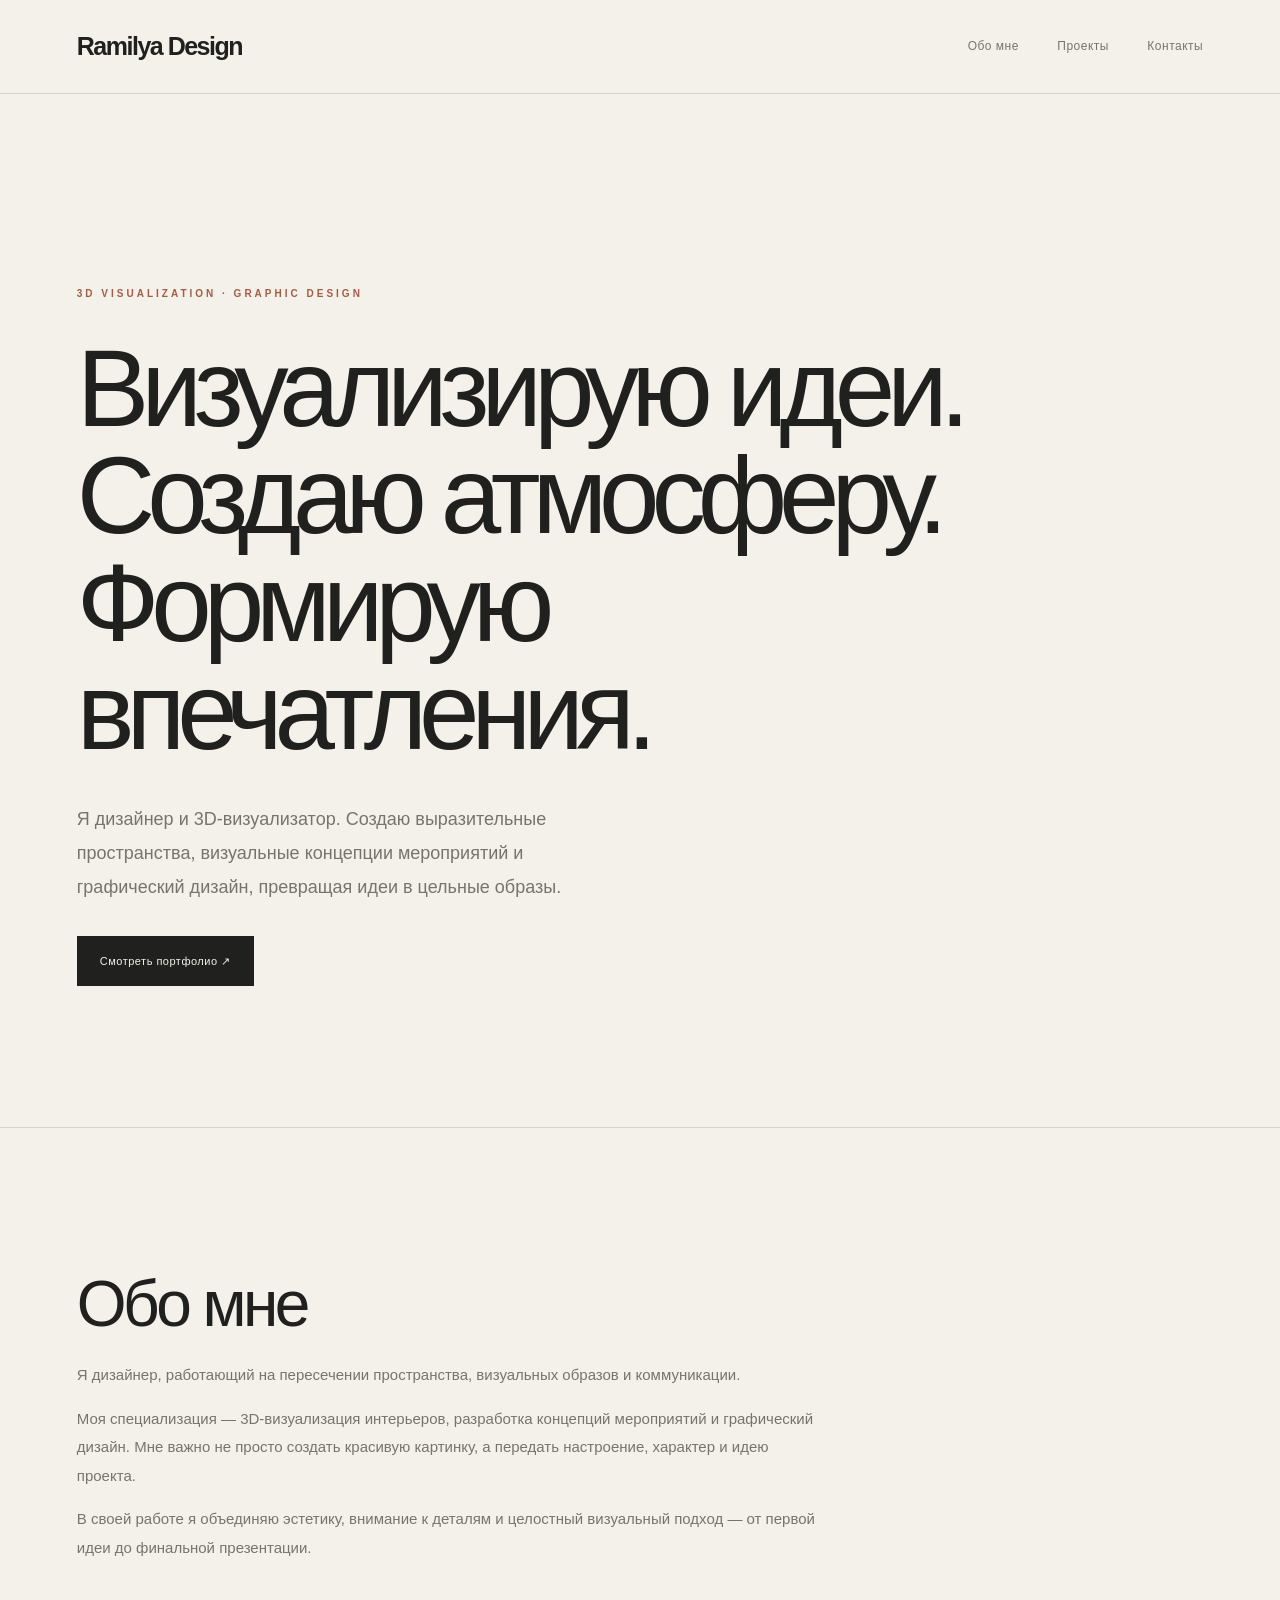
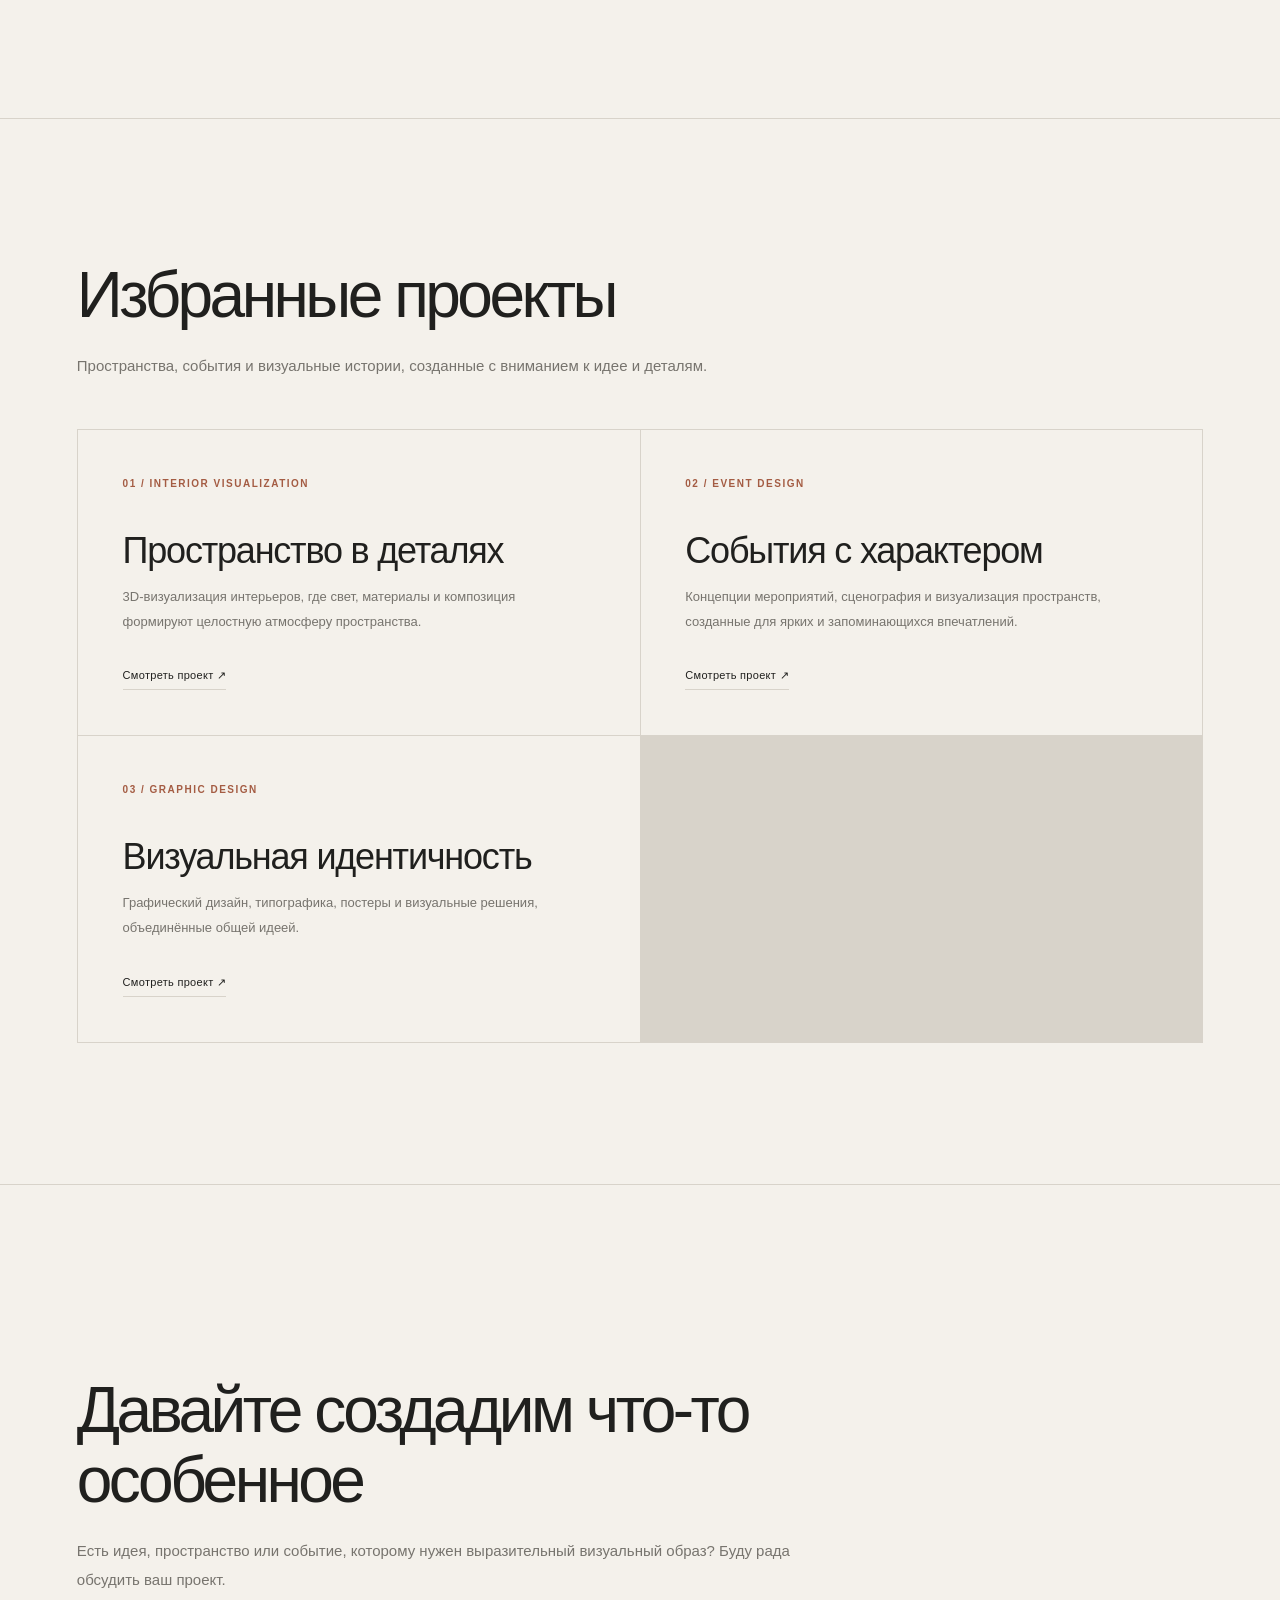
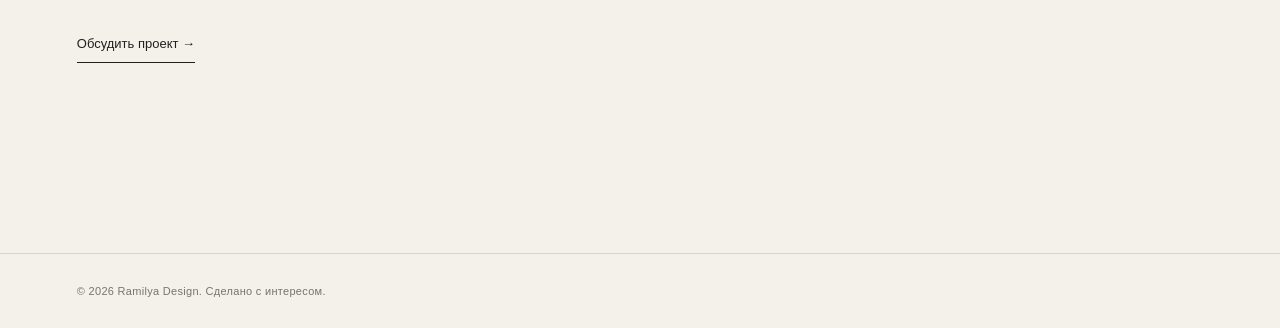
==== index.html @ 33aacd80 "Add files via upload" ====
<!DOCTYPE html>
<html lang="ru">
<head>
  <meta charset="UTF-8">
  <meta name="viewport" content="width=device-width, initial-scale=1.0">

  <title>Моё портфолио</title>

  <meta
    name="description"
    content="Моё личное портфолио и проекты в веб-разработке."
  >

  <link rel="stylesheet" href="style.css">
</head>

<body>

  <!-- Шапка сайта -->
  <header class="header">
    <a class="logo" href="#">Ramilya Design</a>

    <nav>
      <a href="#about">Обо мне</a>
      <a href="#projects">Проекты</a>
      <a href="#contacts">Контакты</a>
    </nav>
  </header>

  <main>

    <!-- Главный экран -->
    <section class="hero">
  <p class="eyebrow">3D VISUALIZATION · GRAPHIC DESIGN</p>

  <h1>
    Визуализирую идеи. Создаю атмосферу. Формирую впечатления.
  </h1>

  <p class="description">
    Я дизайнер и 3D-визуализатор. Создаю выразительные
    пространства, визуальные концепции мероприятий и
    графический дизайн, превращая идеи в цельные образы.
  </p>

  <a class="button" href="#projects">
    Смотреть портфолио ↗
  </a>
</section>

    <!-- Обо мне -->
   <section id="about" class="section">
  <h2>Обо мне</h2>

  <p>
    Я дизайнер, работающий на пересечении пространства,
    визуальных образов и коммуникации.
  </p>

  <p>
    Моя специализация — 3D-визуализация интерьеров,
    разработка концепций мероприятий и графический дизайн.
    Мне важно не просто создать красивую картинку,
    а передать настроение, характер и идею проекта.
  </p>

  <p>
    В своей работе я объединяю эстетику, внимание к деталям
    и целостный визуальный подход — от первой идеи
    до финальной презентации.
  </p>
</section>

    <!-- Мои проекты -->
   <section id="projects" class="section">
  <h2>Избранные проекты</h2>

  <p class="section-description">
    Пространства, события и визуальные истории,
    созданные с вниманием к идее и деталям.
  </p>

  <div class="projects-grid">

    <article class="project">
      <span class="project-number">
        01 / INTERIOR VISUALIZATION
      </span>

      <h3>Пространство в деталях</h3>

      <p>
        3D-визуализация интерьеров, где свет,
        материалы и композиция формируют
        целостную атмосферу пространства.
      </p>

      <a class="project-link" href="#">
        Смотреть проект ↗
      </a>
    </article>

    <article class="project">
      <span class="project-number">
        02 / EVENT DESIGN
      </span>

      <h3>События с характером</h3>

      <p>
        Концепции мероприятий, сценография
        и визуализация пространств, созданные
        для ярких и запоминающихся впечатлений.
      </p>

      <a class="project-link" href="#">
        Смотреть проект ↗
      </a>
    </article>

    <article class="project">
      <span class="project-number">
        03 / GRAPHIC DESIGN
      </span>

      <h3>Визуальная идентичность</h3>

      <p>
        Графический дизайн, типографика,
        постеры и визуальные решения,
        объединённые общей идеей.
      </p>

      <a class="project-link" href="#">
        Смотреть проект ↗
      </a>
    </article>

  </div>
</section>

    <!-- Контакты -->
   <section id="contacts" class="section">
  <h2>Давайте создадим что-то особенное</h2>

  <p>
    Есть идея, пространство или событие,
    которому нужен выразительный визуальный образ?
    Буду рада обсудить ваш проект.
  </p>

  <a class="contact-link" href="mailto:yourmail@example.com">
    Обсудить проект →
  </a>
</section>

  </main>

  <!-- Подвал -->
  <footer>
    © 2026 Ramilya Design. Сделано с интересом.
  </footer>

</body>
</html>
---- style.css ----
/* =================================
   PREMIUM CREATIVE PORTFOLIO
   ================================= */

:root {
  --bg: #f4f1eb;
  --surface: #ebe7df;
  --text: #20201e;
  --muted: #77746e;
  --line: #d8d3ca;
  --accent: #a45c43;
  --white: #ffffff;

  --page-padding: clamp(22px, 6vw, 96px);
  --section-space: clamp(76px, 11vw, 150px);
}

* {
  box-sizing: border-box;
}

html {
  scroll-behavior: smooth;
  scroll-padding-top: 30px;
}

body {
  margin: 0;
  background: var(--bg);
  color: var(--text);
  font-family: Arial, Helvetica, sans-serif;
  line-height: 1.65;
  -webkit-font-smoothing: antialiased;
}

a {
  color: inherit;
  text-decoration: none;
}

::selection {
  background: var(--text);
  color: var(--bg);
}

/* =================================
   HEADER
   ================================= */

.header {
  display: flex;
  justify-content: space-between;
  align-items: center;
  gap: 28px;

  padding: 26px var(--page-padding);

  border-bottom: 1px solid var(--line);
}

.logo {
  font-size: 25px;
  font-weight: 700;
  letter-spacing: -1.5px;
}

nav {
  display: flex;
  align-items: center;
  flex-wrap: wrap;
  gap: clamp(18px, 3vw, 42px);
}

nav a {
  color: var(--muted);
  font-size: 12px;
  letter-spacing: 0.5px;
  transition: color 0.25s ease;
}

nav a:hover {
  color: var(--accent);
}

/* =================================
   HERO
   ================================= */

.hero {
  max-width: 1500px;
  padding: clamp(100px, 15vw, 210px)
    var(--page-padding)
    var(--section-space);
}

.eyebrow {
  margin: 0 0 32px;

  color: var(--accent);
  font-size: 10px;
  font-weight: 700;
  letter-spacing: 3px;
  text-transform: uppercase;
}

h1 {
  max-width: 1050px;
  margin: 0;

  font-size: clamp(48px, 8.5vw, 116px);
  font-weight: 400;
  line-height: 0.99;
  letter-spacing: -0.075em;
}

.description {
  max-width: 510px;
  margin: 36px 0 32px;

  color: var(--muted);
  font-size: clamp(15px, 1.5vw, 18px);
  line-height: 1.9;
}

/* Главная кнопка */

.button {
  display: inline-flex;
  align-items: center;
  gap: 20px;

  padding: 15px 22px;

  background: var(--text);
  color: var(--bg);

  border: 1px solid var(--text);
  border-radius: 0;

  font-size: 11px;
  letter-spacing: 0.5px;

  transition:
    background 0.25s ease,
    color 0.25s ease;
}

.button:hover {
  background: transparent;
  color: var(--text);
}

/* =================================
   SECTIONS
   ================================= */

.section {
  padding: var(--section-space) var(--page-padding);
  border-top: 1px solid var(--line);
}

.section h2 {
  max-width: 850px;
  margin: 0 0 22px;

  font-size: clamp(34px, 5vw, 64px);
  font-weight: 400;
  line-height: 1.1;
  letter-spacing: -0.055em;
}

.section > p {
  max-width: 740px;
  color: var(--muted);
  font-size: 15px;
  line-height: 1.9;
}

.section-description {
  margin: 18px 0 48px;
}

/* =================================
   PROJECT GRID
   ================================= */

.projects-grid {
  display: grid;
  grid-template-columns: repeat(2, minmax(0, 1fr));
  gap: 1px;

  margin-top: 48px;

  background: var(--line);
  border: 1px solid var(--line);
}

/* Карточки проектов */

.project {
  display: flex;
  flex-direction: column;
  align-items: flex-start;

  min-width: 0;
  min-height: 290px;
  padding: clamp(24px, 3.5vw, 48px);

  background: var(--bg);
  border: none;
  border-radius: 0;

  transition: background 0.3s ease;
}

.project:hover {
  background: var(--surface);
  transform: none;
}

.project-number {
  color: var(--accent);

  font-size: 10px;
  font-weight: 700;
  letter-spacing: 1.5px;
  line-height: 1.7;
}

.project h3 {
  margin: 38px 0 14px;

  font-size: clamp(23px, 3vw, 36px);
  font-weight: 400;
  line-height: 1.15;
  letter-spacing: -1.2px;
}

.project p {
  max-width: 440px;
  margin: 0 0 32px;

  color: var(--muted);
  font-size: 13px;
  line-height: 1.9;
}

/* Ссылка на проект */

.project-link {
  display: inline-flex;
  align-items: center;
  gap: 10px;

  margin-top: auto;
  padding-bottom: 5px;

  border-bottom: 1px solid var(--line);

  font-size: 11px;
  letter-spacing: 0.3px;

  transition:
    color 0.25s ease,
    border-color 0.25s ease;
}

.project-link:hover {
  color: var(--accent);
  border-color: var(--accent);
}

/* =================================
   CONTACTS
   ================================= */

#contacts {
  padding-top: clamp(100px, 15vw, 190px);
  padding-bottom: clamp(100px, 15vw, 190px);
}

#contacts h2 {
  max-width: 800px;
}

.contact-link {
  display: inline-flex;
  align-items: center;

  margin-top: 24px;
  padding-bottom: 7px;

  border-bottom: 1px solid var(--text);

  font-size: 13px;
  transition:
    color 0.25s ease,
    border-color 0.25s ease;
}

.contact-link:hover {
  color: var(--accent);
  border-color: var(--accent);
}

/* =================================
   FOOTER
   ================================= */

footer {
  padding: 28px var(--page-padding);

  border-top: 1px solid var(--line);

  color: var(--muted);
  font-size: 11px;
  letter-spacing: 0.3px;
}

/* =================================
   RESPONSIVE
   ================================= */

@media (min-width: 1400px) {
  .projects-grid {
    grid-template-columns: repeat(3, minmax(0, 1fr));
  }
}

@media (max-width: 700px) {
  :root {
    --section-space: 82px;
  }

  .header {
    align-items: flex-start;
    flex-direction: column;
    gap: 18px;
  }

  nav {
    gap: 22px;
  }

  .hero {
    padding-top: 105px;
  }

  h1 {
    font-size: clamp(45px, 12vw, 72px);
  }

  .projects-grid {
    grid-template-columns: 1fr;
    margin-top: 32px;
  }

  .project {
    min-height: 250px;
    padding: 30px 24px;
  }

  .project h3 {
    margin-top: 30px;
  }
}

/* Учитываем системные настройки анимации */

@media (prefers-reduced-motion: reduce) {
  html {
    scroll-behavior: auto;
  }

  *,
  *::before,
  *::after {
    animation-duration: 0.01ms !important;
    transition-duration: 0.01ms !important;
  }
}
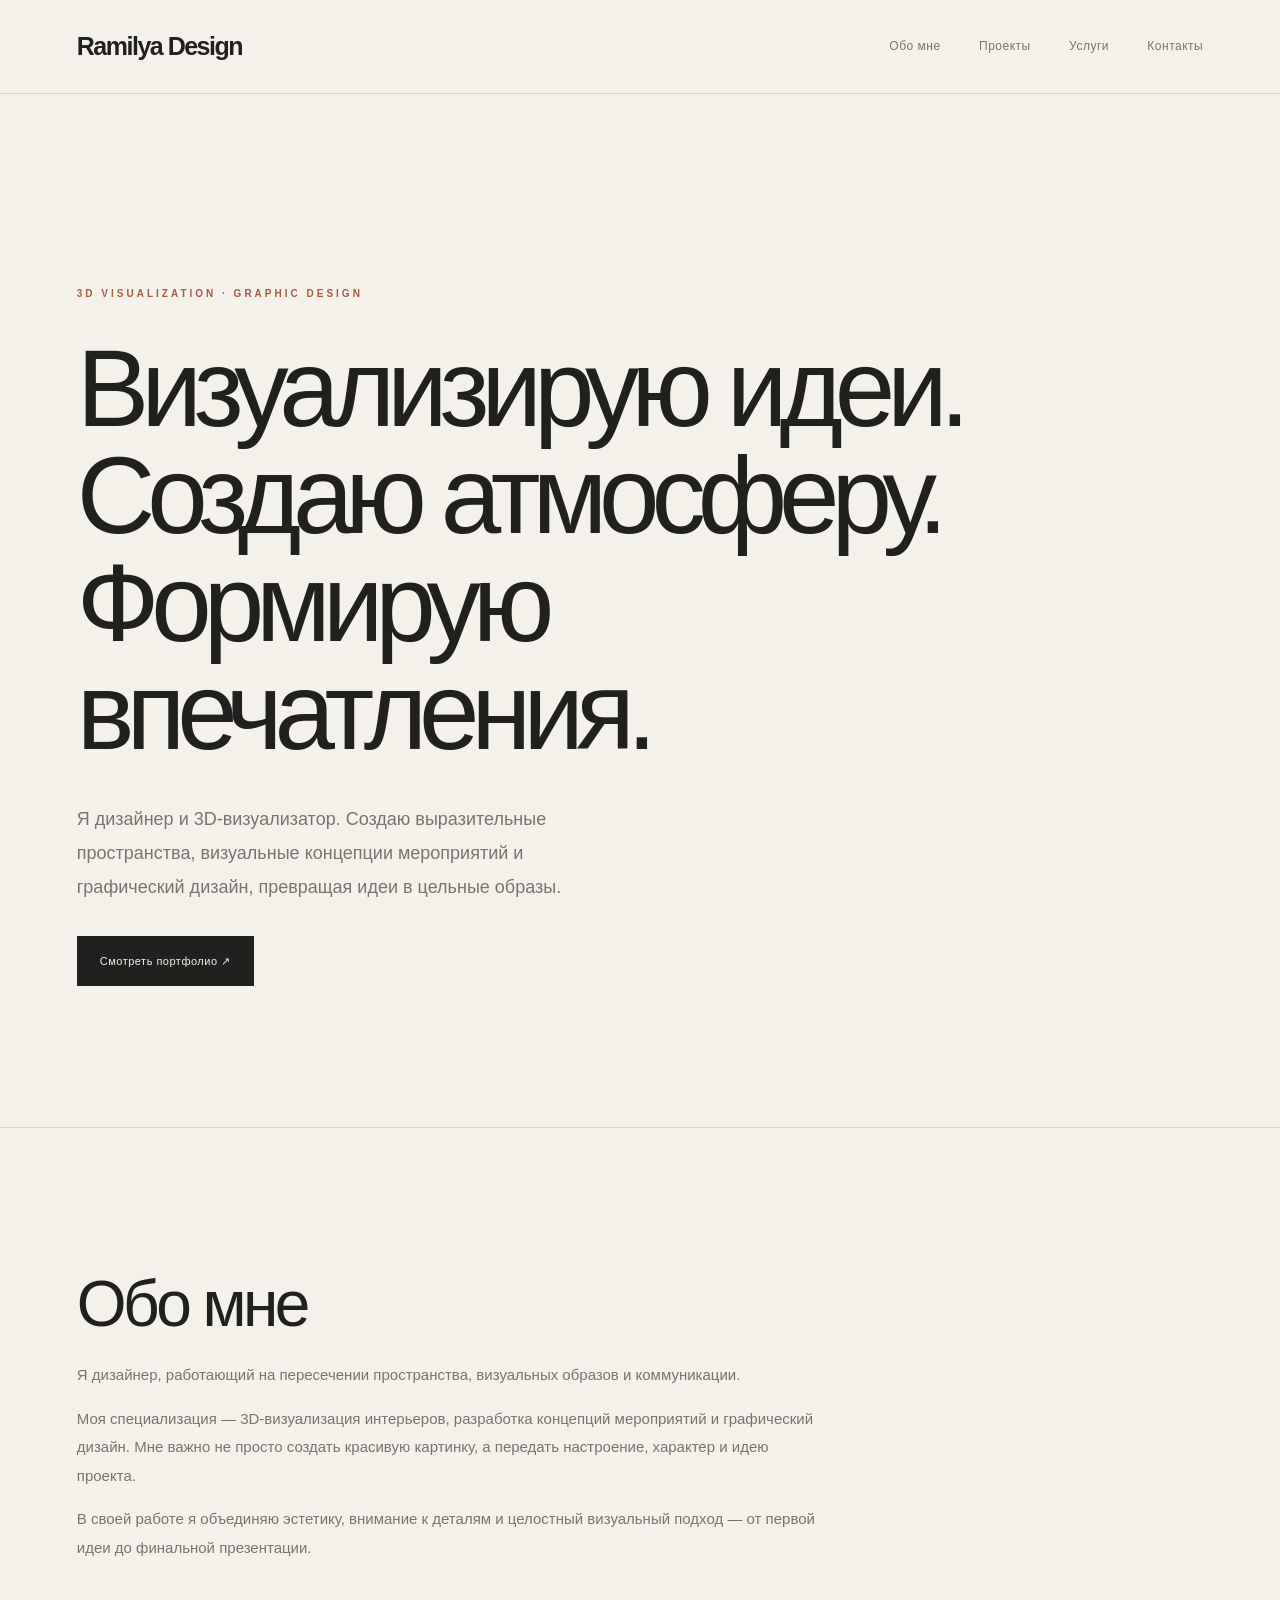
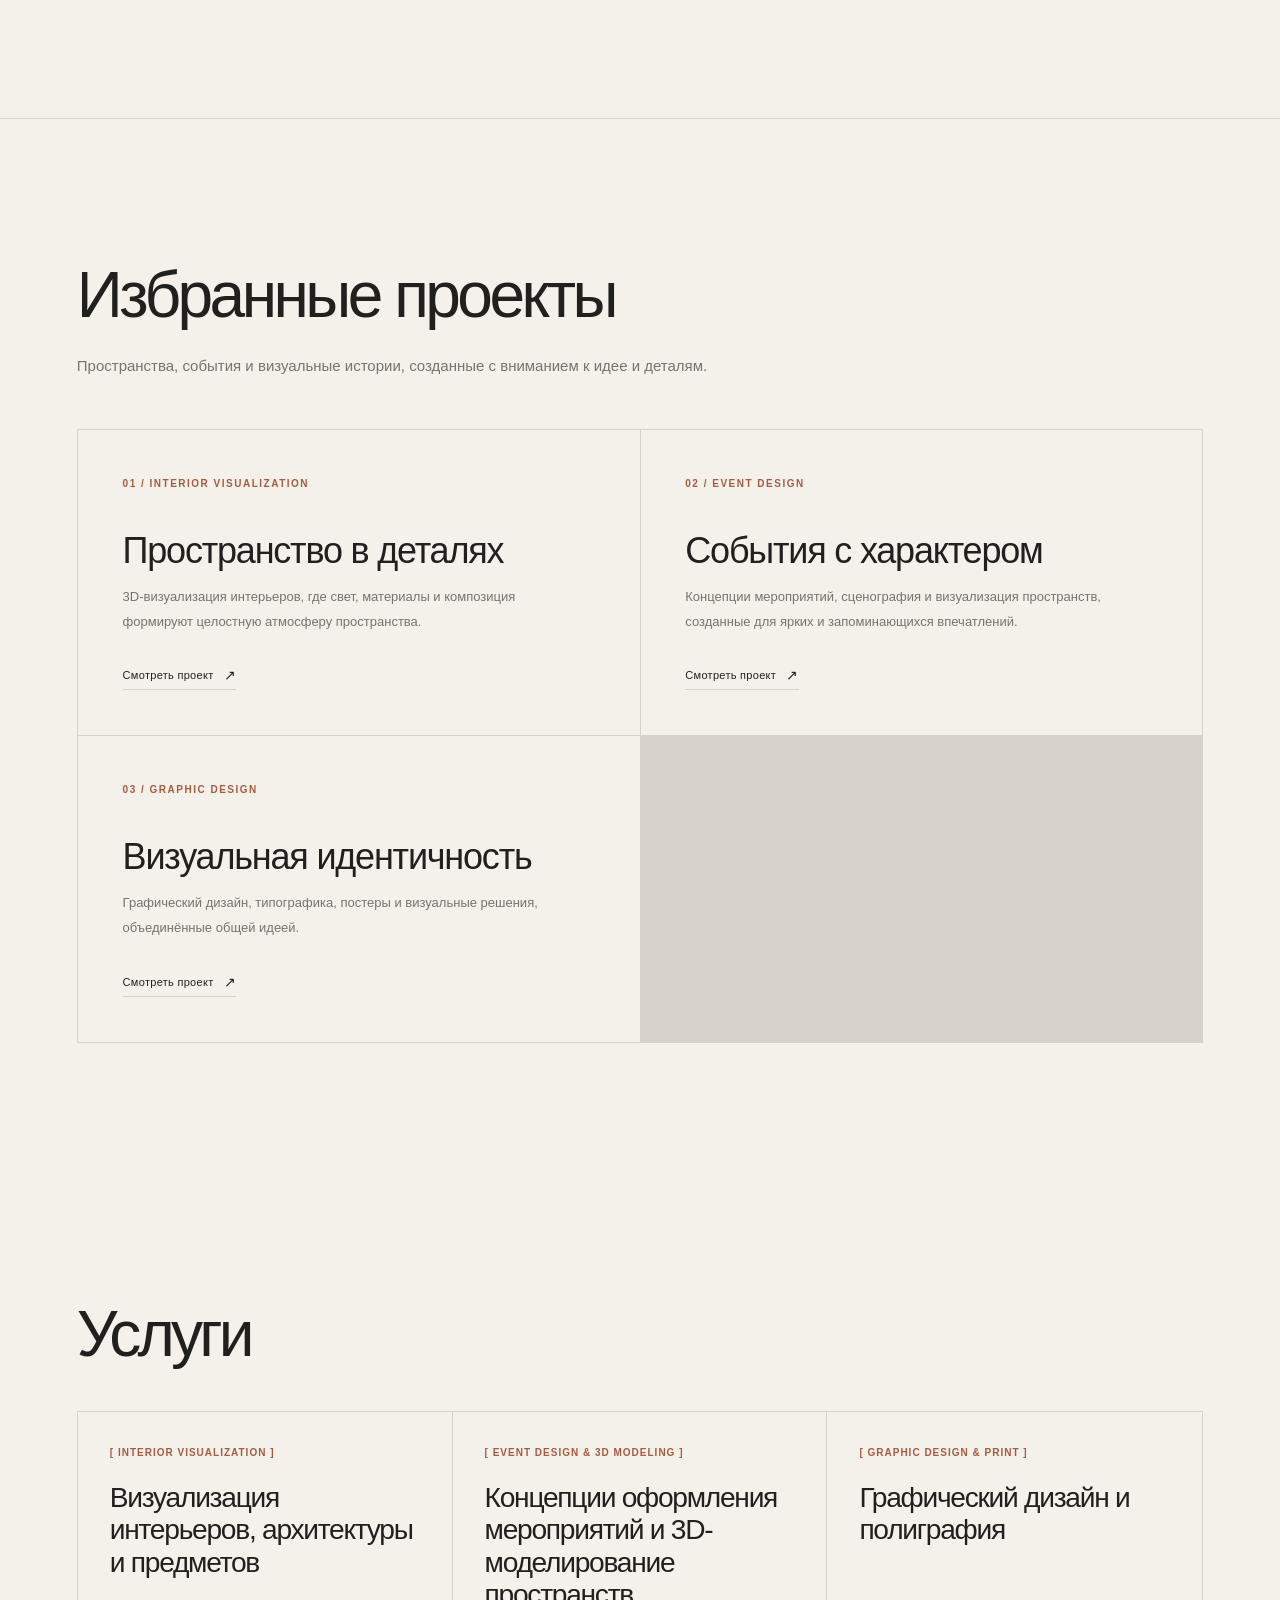
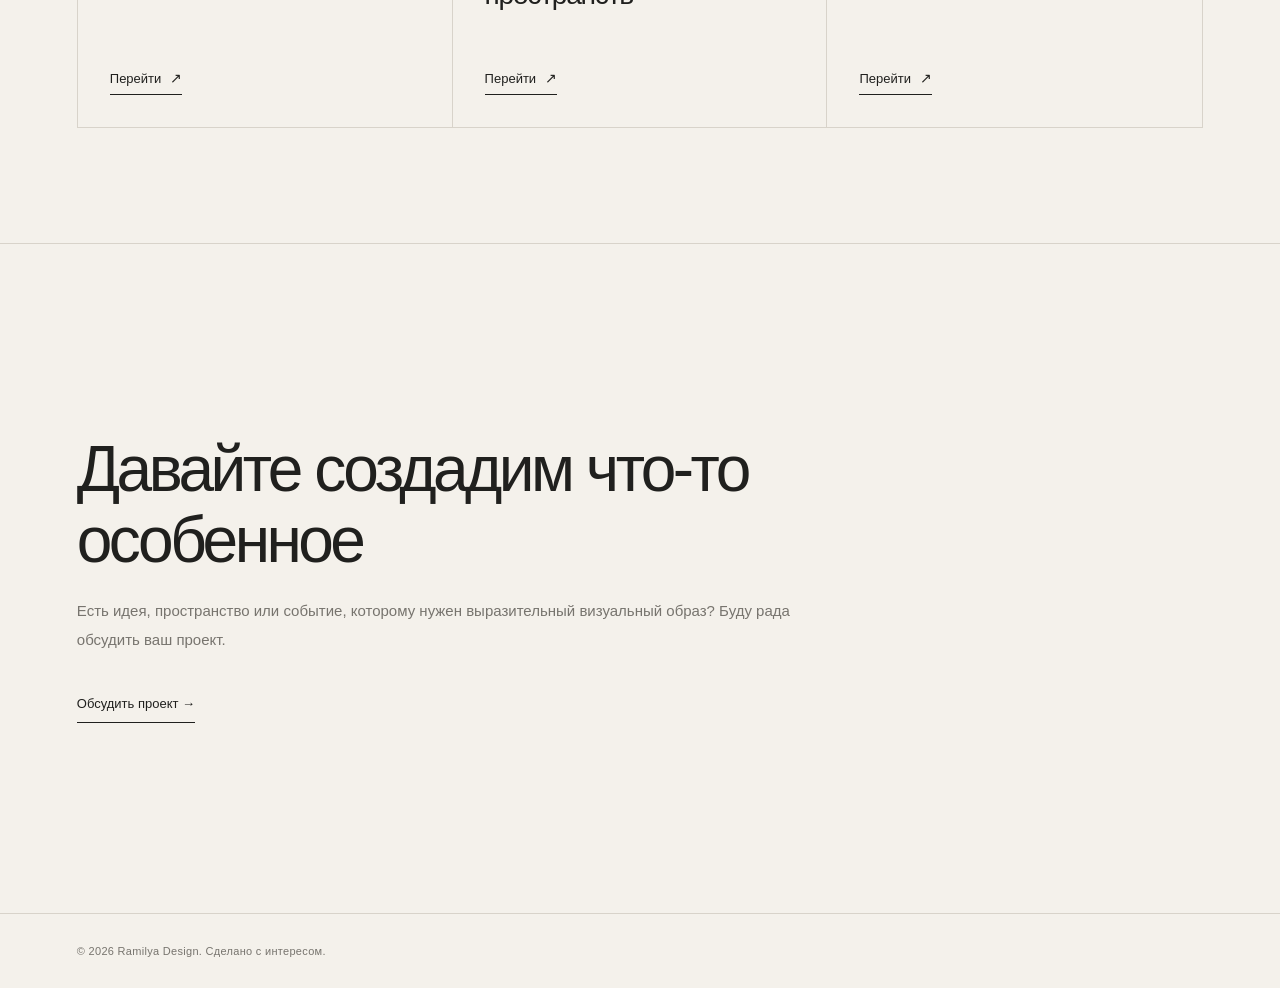
==== commit f022fd3e: "Add files via upload" ====
--- a/index.html
+++ b/index.html
@@ -24,6 +24,7 @@
     <nav>
       <a href="#about">Обо мне</a>
       <a href="#projects">Проекты</a>
+      <a href="index.html#services">Услуги</a>
       <a href="#contacts">Контакты</a>
     </nav>
   </header>
@@ -97,8 +98,8 @@
       </p>
 
       <a class="project-link" href="#">
-        Смотреть проект ↗
-      </a>
+  Смотреть проект <span class="arrow">↗</span>
+</a>
     </article>
 
     <article class="project">
@@ -115,8 +116,8 @@
       </p>
 
       <a class="project-link" href="#">
-        Смотреть проект ↗
-      </a>
+  Смотреть проект <span class="arrow">↗</span>
+</a>
     </article>
 
     <article class="project">
@@ -133,7 +134,67 @@
       </p>
 
       <a class="project-link" href="#">
-        Смотреть проект ↗
+  Смотреть проект <span class="arrow">↗</span>
+</a>
+    </article>
+
+  </div>
+</section>
+
+<!--Услуги-->
+
+<!-- SERVICES -->
+<section id="services" class="services-section">
+
+  <h2 class="services-title">Услуги</h2>
+
+  <div class="services-grid">
+
+    <!-- Услуга 1 -->
+    <article class="service-card">
+      <span class="service-category">
+        [ INTERIOR VISUALIZATION ]
+      </span>
+
+      <h3>
+        Визуализация интерьеров,
+        архитектуры и предметов
+      </h3>
+
+      <a class="service-link" href="interior.html">
+        Перейти <span class="arrow">↗</span>
+      </a>
+    </article>
+
+    <!-- Услуга 2 -->
+    <article class="service-card">
+      <span class="service-category">
+        [ EVENT DESIGN & 3D MODELING ]
+      </span>
+
+      <h3>
+        Концепции оформления мероприятий
+        и 3D-моделирование пространств
+      </h3>
+
+      <a class="service-link" href="events.html">
+        Перейти <span class="arrow">↗</span>
+      </a>
+    </article>
+
+    <!-- Услуга 3 -->
+    <article class="service-card">
+      <span class="service-category">
+        [ GRAPHIC DESIGN & PRINT ]
+      </span>
+
+      <h3>
+        Графический дизайн
+        и полиграфия
+      </h3>
+
+      <a class="service-link" href="graphic.html">
+        Перейти <span class="arrow">↗</span>
       </a>
     </article>
 
--- a/style.css
+++ b/style.css
@@ -381,3 +381,300 @@
     transition-duration: 0.01ms !important;
   }
 }
+
+.arrow {
+  display: inline-block;
+  font-family: Arial, Helvetica, sans-serif;
+  font-size: 1em;
+  font-weight: normal;
+  font-style: normal;
+  color: inherit;
+  line-height: 1;
+  vertical-align: baseline;
+}
+
+
+/* ==============================
+   SERVICES SECTION
+   ============================== */
+
+.services-section {
+  padding: clamp(70px, 9vw, 130px) var(--page-padding);
+}
+
+.services-title {
+  margin: 0 0 42px;
+
+  font-size: clamp(40px, 5vw, 68px);
+  font-weight: 400;
+  letter-spacing: -0.06em;
+  line-height: 1.1;
+}
+
+.services-grid {
+  display: grid;
+  grid-template-columns: repeat(3, minmax(0, 1fr));
+
+  border: 1px solid var(--line);
+}
+
+.service-card {
+  display: flex;
+  flex-direction: column;
+  align-items: flex-start;
+
+  min-width: 0;
+  min-height: 315px;
+  padding: clamp(22px, 2.5vw, 44px);
+
+  border-right: 1px solid var(--line);
+  background: transparent;
+
+  transition: background 0.3s ease;
+}
+
+.service-card:last-child {
+  border-right: none;
+}
+
+.service-card:hover {
+  background: var(--surface);
+}
+
+.service-category {
+  color: var(--accent);
+
+  font-size: 10px;
+  font-weight: 600;
+  letter-spacing: 1px;
+  line-height: 1.8;
+}
+
+.service-card h3 {
+  margin: 20px 0 30px;
+
+  font-size: clamp(23px, 2.2vw, 34px);
+  font-weight: 400;
+  letter-spacing: -0.045em;
+  line-height: 1.15;
+}
+
+.service-link {
+  display: inline-flex;
+  align-items: center;
+  gap: 9px;
+
+  margin-top: auto;
+  padding-bottom: 5px;
+
+  border-bottom: 1px solid var(--text);
+
+  font-size: 13px;
+
+  transition:
+    color 0.25s ease,
+    border-color 0.25s ease;
+}
+
+.service-link:hover {
+  color: var(--accent);
+  border-color: var(--accent);
+}
+
+.arrow {
+  font-family: Arial, Helvetica, sans-serif;
+  font-size: 14px;
+}
+
+/* Адаптация услуг для мобильных устройств */
+
+@media (max-width: 800px) {
+  .services-grid {
+    grid-template-columns: 1fr;
+  }
+
+  .service-card {
+    min-height: 240px;
+    padding: 30px 24px;
+
+    border-right: none;
+    border-bottom: 1px solid var(--line);
+  }
+
+  .service-card:last-child {
+    border-bottom: none;
+  }
+
+  .service-card h3 {
+    max-width: 450px;
+  }
+}
+
+
+/* =================================
+   SERVICE DETAIL PAGES
+   ================================= */
+
+.detail-intro {
+  padding: 50px var(--page-padding) 34px;
+  border-bottom: 1px solid var(--line);
+}
+
+.back-link {
+  display: inline-block;
+  margin-bottom: 40px;
+
+  color: var(--muted);
+  font-size: 12px;
+
+  transition: color 0.2s ease;
+}
+
+.back-link:hover {
+  color: var(--accent);
+}
+
+.detail-intro h1 {
+  max-width: 1100px;
+  font-size: clamp(36px, 5vw, 64px);
+  line-height: 1.1;
+  letter-spacing: -0.055em;
+}
+
+.detail-subtitle {
+  max-width: 700px;
+  margin: 18px 0 0;
+
+  color: var(--muted);
+  font-size: 13px;
+}
+
+/* Отдельный проект на странице услуги */
+
+.detail-project {
+  display: grid;
+  grid-template-columns: minmax(0, 0.9fr) minmax(0, 1.1fr);
+  gap: clamp(30px, 5vw, 80px);
+
+  padding: 42px var(--page-padding) 48px;
+  border-bottom: 1px solid var(--line);
+}
+
+.detail-copy {
+  display: flex;
+  flex-direction: column;
+  align-items: flex-start;
+}
+
+.detail-copy h2 {
+  margin: 8px 0 14px;
+
+  font-size: clamp(20px, 2vw, 28px);
+  font-weight: 500;
+  line-height: 1.35;
+  letter-spacing: -0.035em;
+}
+
+.detail-copy > p {
+  max-width: 470px;
+  margin: 0 0 18px;
+
+  color: var(--muted);
+  font-size: 13px;
+  line-height: 1.7;
+}
+
+.detail-copy .detail-result {
+  margin-top: auto;
+  padding-top: 32px;
+  padding-bottom: 18px;
+
+  color: var(--accent);
+  font-size: 11px;
+}
+
+.detail-copy .project-link {
+  margin-top: 0;
+}
+
+/* Галерея проекта */
+
+.detail-gallery {
+  display: grid;
+  grid-template-columns: minmax(0, 2fr) minmax(100px, 0.9fr);
+  gap: 12px;
+  align-content: start;
+}
+
+.image-placeholder {
+  display: flex;
+  align-items: center;
+  justify-content: center;
+
+  min-width: 0;
+  min-height: 210px;
+  aspect-ratio: 1.35 / 1;
+
+  padding: 16px;
+  background: #dedbd5;
+  color: #77746e;
+
+  text-align: center;
+  font-size: 11px;
+}
+
+.image-placeholder.image-tall {
+  aspect-ratio: 0.72 / 1;
+}
+
+/* Адаптация под планшеты и телефоны */
+
+@media (max-width: 800px) {
+  .detail-intro {
+    padding-top: 34px;
+  }
+
+  .back-link {
+    margin-bottom: 30px;
+  }
+
+  .detail-project {
+    grid-template-columns: 1fr;
+    gap: 28px;
+
+    padding-top: 34px;
+    padding-bottom: 38px;
+  }
+
+  .detail-copy .detail-result {
+    margin-top: 0;
+    padding-top: 12px;
+  }
+
+  .detail-gallery {
+    grid-template-columns: minmax(0, 1.7fr) minmax(90px, 0.8fr);
+  }
+
+  .image-placeholder {
+    min-height: 150px;
+  }
+}
+
+@media (max-width: 420px) {
+  .detail-gallery {
+    gap: 8px;
+    grid-template-columns: minmax(0, 1.5fr) minmax(80px, 0.8fr);
+  }
+
+  .image-placeholder {
+    padding: 8px;
+    font-size: 10px;
+  }
+}
+.portfolio-image {
+  display: block;
+  width: 100%;
+  height: 100%;
+  min-width: 0;
+  object-fit: cover;
+}
